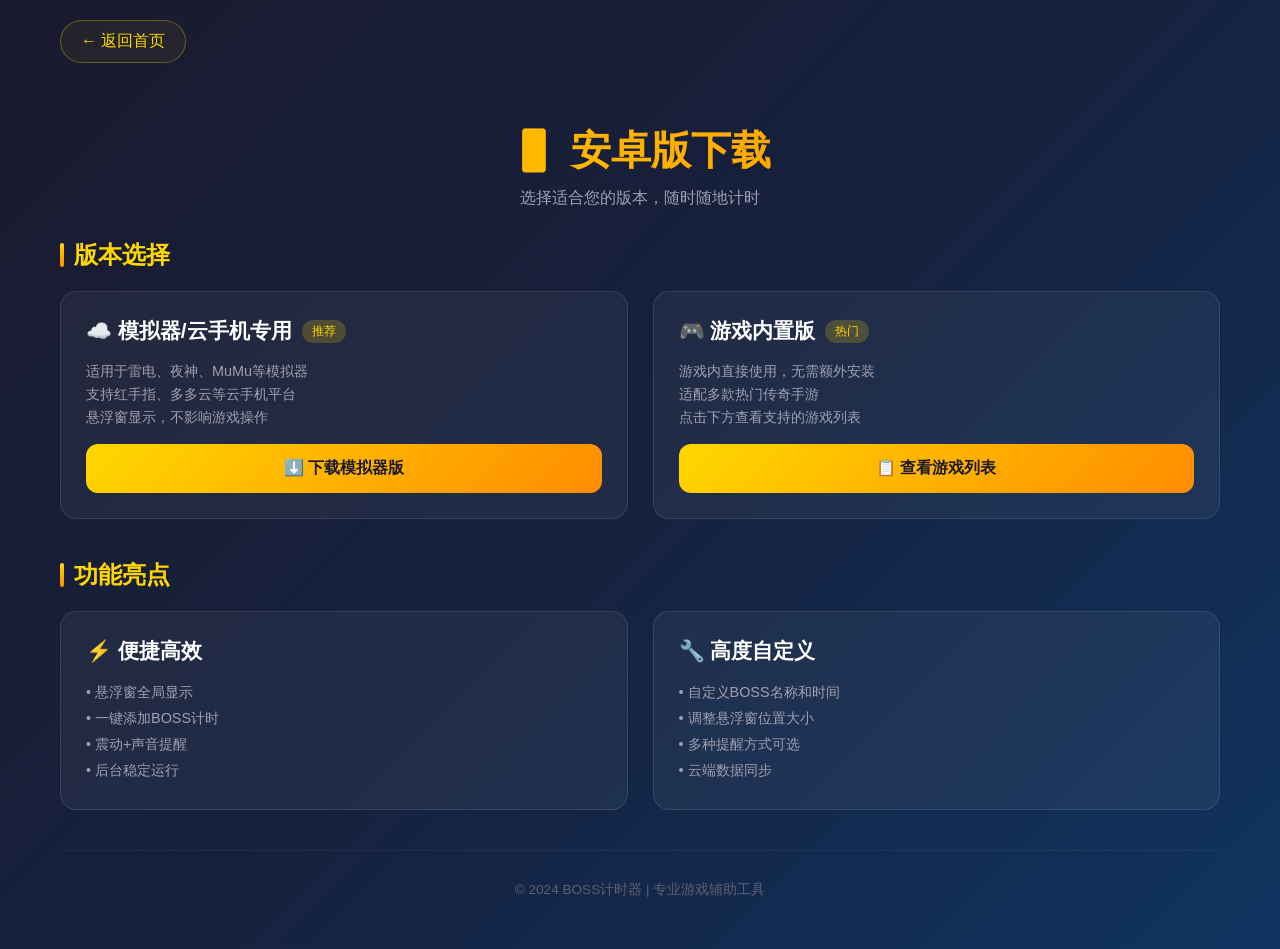
==== android.html @ 6706f5af "创建程序" ====
<!DOCTYPE html>
<html lang="zh-CN">
<head>
  <meta charset="UTF-8">
  <meta name="viewport" content="width=device-width, initial-scale=1.0">
  <title>安卓版下载 - BOSS计时器</title>
  <link rel="stylesheet" href="style.css">
</head>
<body>
  <div class="container">
    <a href="index.html" class="back-btn">← 返回首页</a>

    <header class="header">
      <h1>📱 安卓版下载</h1>
      <p>选择适合您的版本，随时随地计时</p>
    </header>

    <main>
      <section class="version-section">
        <h2 class="version-title">版本选择</h2>
        <div class="version-cards">
          <div class="version-card">
            <h3>☁️ 模拟器/云手机专用 <span class="badge">推荐</span></h3>
            <p style="color: #a0a0b0; margin-bottom: 15px; font-size: 0.9rem; line-height: 1.6;">
              适用于雷电、夜神、MuMu等模拟器<br>
              支持红手指、多多云等云手机平台<br>
              悬浮窗显示，不影响游戏操作
            </p>
            <a href="BOSS计时安装器2.1.apk" class="download-btn" download>
              ⬇️ 下载模拟器版
            </a>
          </div>

          <div class="version-card">
            <h3>🎮 游戏内置版 <span class="badge">热门</span></h3>
            <p style="color: #a0a0b0; margin-bottom: 15px; font-size: 0.9rem; line-height: 1.6;">
              游戏内直接使用，无需额外安装<br>
              适配多款热门传奇手游<br>
              点击下方查看支持的游戏列表
            </p>
            <button class="download-btn" onclick="openGameModal()">
              📋 查看游戏列表
            </button>
          </div>
        </div>
      </section>

      <section class="version-section">
        <h2 class="version-title">功能亮点</h2>
        <div class="version-cards">
          <div class="version-card">
            <h3>⚡ 便捷高效</h3>
            <p style="color: #a0a0b0; font-size: 0.9rem; line-height: 1.8;">
              • 悬浮窗全局显示<br>
              • 一键添加BOSS计时<br>
              • 震动+声音提醒<br>
              • 后台稳定运行
            </p>
          </div>
          <div class="version-card">
            <h3>🔧 高度自定义</h3>
            <p style="color: #a0a0b0; font-size: 0.9rem; line-height: 1.8;">
              • 自定义BOSS名称和时间<br>
              • 调整悬浮窗位置大小<br>
              • 多种提醒方式可选<br>
              • 云端数据同步
            </p>
          </div>
        </div>
      </section>
    </main>

    <footer class="footer">
      <p>© 2024 BOSS计时器 | 专业游戏辅助工具</p>
    </footer>
  </div>

  <div class="modal" id="gameModal">
    <div class="modal-content">
      <div class="modal-header">
        <h3>🎮 支持游戏列表</h3>
        <button class="modal-close" onclick="closeGameModal()">✕</button>
      </div>
      <div class="modal-body">
        <div class="game-list" id="gameList">
        </div>
      </div>
    </div>
  </div>

  <script src="script.js"></script>
  <script>
    function openGameModal() {
      document.getElementById('gameModal').classList.add('active');
      loadGameList();
    }

    function closeGameModal() {
      document.getElementById('gameModal').classList.remove('active');
    }

    document.getElementById('gameModal').addEventListener('click', function(e) {
      if (e.target === this) {
        closeGameModal();
      }
    });

    function renderGameList(games) {
      const gameListEl = document.getElementById('gameList');
      gameListEl.innerHTML = games.map(game => `
        <div class="game-item">
          <div class="game-icon"><img src="cqicon.webp" alt="icon"></div>
          <div class="game-info">
            <h4>${game.name}</h4>
            <a href="${game.downloadUrl}" class="game-download-btn" target="_blank">
              ⬇️ 下载
            </a>
          </div>
        </div>
      `).join('');
    }

    async function loadGameList() {
      const gameListEl = document.getElementById('gameList');
      try {
        const response = await fetch('game-list.json');
        const data = await response.json();
        renderGameList(data.games);
      } catch (err) {
        gameListEl.innerHTML = '<p style="color: #ff6b6b; grid-column: 1/-1; text-align: center;">加载游戏列表失败，请稍后重试</p>';
      }
    }
  </script>
</body>
</html>
---- style.css ----
* {
  margin: 0;
  padding: 0;
  box-sizing: border-box;
}

body {
  font-family: -apple-system, BlinkMacSystemFont, 'Segoe UI', 'PingFang SC', 'Microsoft YaHei', sans-serif;
  background: linear-gradient(135deg, #1a1a2e 0%, #16213e 50%, #0f3460 100%);
  min-height: 100vh;
  color: #fff;
  overflow-x: hidden;
}

.container {
  max-width: 1200px;
  margin: 0 auto;
  padding: 20px;
}

.header {
  text-align: center;
  padding: 40px 20px 30px;
}

.header h1 {
  font-size: 2.5rem;
  background: linear-gradient(90deg, #ffd700, #ff8c00, #ffd700);
  background-size: 200% auto;
  -webkit-background-clip: text;
  -webkit-text-fill-color: transparent;
  background-clip: text;
  animation: shine 3s linear infinite;
  margin-bottom: 10px;
}

@keyframes shine {
  to {
    background-position: 200% center;
  }
}

.header p {
  color: #a0a0b0;
  font-size: 1rem;
}

.back-btn {
  display: inline-flex;
  align-items: center;
  gap: 8px;
  color: #ffd700;
  text-decoration: none;
  font-size: 1rem;
  padding: 10px 20px;
  border: 1px solid rgba(255, 215, 0, 0.3);
  border-radius: 25px;
  transition: all 0.3s ease;
  margin-bottom: 20px;
  background: rgba(255, 215, 0, 0.05);
}

.back-btn:hover {
  background: rgba(255, 215, 0, 0.15);
  border-color: rgba(255, 215, 0, 0.5);
  transform: translateX(-3px);
}

.platform-cards {
  display: grid;
  grid-template-columns: repeat(2, 1fr);
  gap: 30px;
  padding: 30px 0;
}

.platform-card {
  background: rgba(255, 255, 255, 0.05);
  border: 1px solid rgba(255, 255, 255, 0.1);
  border-radius: 20px;
  padding: 40px 30px;
  text-align: center;
  text-decoration: none;
  color: #fff;
  transition: all 0.3s ease;
  backdrop-filter: blur(10px);
  position: relative;
  overflow: hidden;
}

.platform-card::before {
  content: '';
  position: absolute;
  top: 0;
  left: -100%;
  width: 100%;
  height: 100%;
  background: linear-gradient(90deg, transparent, rgba(255, 255, 255, 0.1), transparent);
  transition: left 0.5s ease;
}

.platform-card:hover::before {
  left: 100%;
}

.platform-card:hover {
  transform: translateY(-5px);
  border-color: rgba(255, 215, 0, 0.5);
  box-shadow: 0 20px 40px rgba(255, 215, 0, 0.15);
}

.platform-icon {
  font-size: 4rem;
  margin-bottom: 20px;
  display: block;
}

.platform-card h2 {
  font-size: 1.8rem;
  margin-bottom: 10px;
  color: #ffd700;
}

.platform-card p {
  color: #a0a0b0;
  font-size: 0.95rem;
  line-height: 1.6;
}

.version-section {
  margin-bottom: 40px;
}

.version-title {
  font-size: 1.5rem;
  color: #ffd700;
  margin-bottom: 20px;
  display: flex;
  align-items: center;
  gap: 10px;
}

.version-title::before {
  content: '';
  width: 4px;
  height: 24px;
  background: linear-gradient(180deg, #ffd700, #ff8c00);
  border-radius: 2px;
}

.version-cards {
  display: grid;
  grid-template-columns: repeat(2, 1fr);
  gap: 25px;
}

.version-card {
  background: rgba(255, 255, 255, 0.05);
  border: 1px solid rgba(255, 255, 255, 0.1);
  border-radius: 16px;
  padding: 25px;
  transition: all 0.3s ease;
}

.version-card:hover {
  border-color: rgba(255, 215, 0, 0.4);
  transform: translateY(-3px);
}

.version-card h3 {
  font-size: 1.3rem;
  margin-bottom: 15px;
  color: #fff;
  display: flex;
  align-items: center;
  gap: 10px;
}

.version-card .badge {
  font-size: 0.75rem;
  padding: 3px 10px;
  border-radius: 12px;
  background: rgba(255, 215, 0, 0.2);
  color: #ffd700;
  font-weight: normal;
}

.screenshot {
  width: 100%;
  border-radius: 10px;
  margin-bottom: 15px;
  border: 1px solid rgba(255, 255, 255, 0.1);
  background: #000;
  aspect-ratio: 16/9;
  object-fit: cover;
}

.download-btn {
  display: inline-flex;
  align-items: center;
  justify-content: center;
  gap: 8px;
  width: 100%;
  padding: 14px 24px;
  background: linear-gradient(135deg, #ffd700, #ff8c00);
  color: #1a1a2e;
  text-decoration: none;
  border-radius: 12px;
  font-weight: 600;
  font-size: 1rem;
  transition: all 0.3s ease;
  border: none;
  cursor: pointer;
}

.download-btn:hover {
  transform: scale(1.02);
  box-shadow: 0 10px 30px rgba(255, 215, 0, 0.3);
}

.download-btn:active {
  transform: scale(0.98);
}

.game-list {
  display: grid;
  grid-template-columns: repeat(2, 1fr);
  gap: 20px;
  margin-top: 20px;
}

.game-item {
  background: rgba(255, 255, 255, 0.05);
  border: 1px solid rgba(255, 255, 255, 0.1);
  border-radius: 14px;
  padding: 12px 16px;
  display: flex;
  align-items: center;
  gap: 12px;
  transition: all 0.3s ease;
}

.game-item:hover {
  border-color: rgba(255, 215, 0, 0.4);
  transform: translateY(-2px);
}

.game-icon {
  width: 40px;
  height: 40px;
  display: flex;
  align-items: center;
  justify-content: center;
  background: rgba(255, 215, 0, 0.1);
  border-radius: 10px;
  flex-shrink: 0;
  overflow: hidden;
}

.game-icon img {
  width: 100%;
  height: 100%;
  object-fit: cover;
  border-radius: 10px;
}

.game-info {
  flex: 1;
  min-width: 0;
  display: flex;
  align-items: center;
  gap: 12px;
}

.game-info h4 {
  font-size: 0.95rem;
  margin: 0;
  color: #fff;
  white-space: nowrap;
  overflow: hidden;
  text-overflow: ellipsis;
  flex: 1;
}

.game-download-btn {
  display: inline-flex;
  align-items: center;
  gap: 5px;
  padding: 8px 16px;
  background: linear-gradient(135deg, #ffd700, #ff8c00);
  color: #1a1a2e;
  text-decoration: none;
  border-radius: 8px;
  font-size: 0.85rem;
  font-weight: 600;
  transition: all 0.3s ease;
  border: none;
  cursor: pointer;
}

.game-download-btn:hover {
  transform: scale(1.05);
  box-shadow: 0 5px 15px rgba(255, 215, 0, 0.3);
}

.modal {
  display: none;
  position: fixed;
  top: 0;
  left: 0;
  width: 100%;
  height: 100%;
  background: rgba(0, 0, 0, 0.8);
  z-index: 1000;
  align-items: center;
  justify-content: center;
  padding: 20px;
  backdrop-filter: blur(5px);
}

.modal.active {
  display: flex;
}

.modal-content {
  background: #1a1a2e;
  border: 1px solid rgba(255, 255, 255, 0.1);
  border-radius: 16px;
  max-width: 800px;
  width: 100%;
  max-height: 85vh;
  overflow-y: auto;
  animation: modalIn 0.3s ease;
}

@keyframes modalIn {
  from {
    opacity: 0;
    transform: scale(0.9);
  }
  to {
    opacity: 1;
    transform: scale(1);
  }
}

.modal-header {
  display: flex;
  justify-content: space-between;
  align-items: center;
  padding: 20px 25px;
  border-bottom: 1px solid rgba(255, 255, 255, 0.1);
  position: sticky;
  top: 0;
  background: #1a1a2e;
  z-index: 1;
}

.modal-header h3 {
  color: #ffd700;
  font-size: 1.3rem;
}

.modal-close {
  width: 36px;
  height: 36px;
  border-radius: 50%;
  background: rgba(255, 255, 255, 0.1);
  border: none;
  color: #fff;
  font-size: 1.2rem;
  cursor: pointer;
  display: flex;
  align-items: center;
  justify-content: center;
  transition: all 0.3s ease;
}

.modal-close:hover {
  background: rgba(255, 255, 255, 0.2);
  transform: rotate(90deg);
}

.modal-body {
  padding: 25px;
}

.footer {
  text-align: center;
  padding: 30px 20px;
  color: #606070;
  font-size: 0.85rem;
  border-top: 1px solid rgba(255, 255, 255, 0.05);
  margin-top: 40px;
}

@media (max-width: 768px) {
  .header h1 {
    font-size: 1.8rem;
  }

  .platform-cards {
    grid-template-columns: 1fr;
    gap: 20px;
    padding: 20px 0;
  }

  .platform-card {
    padding: 30px 20px;
  }

  .platform-icon {
    font-size: 3rem;
  }

  .platform-card h2 {
    font-size: 1.4rem;
  }

  .version-cards {
    grid-template-columns: 1fr;
    gap: 20px;
  }

  .game-list {
    grid-template-columns: 1fr;
  }

  .container {
    padding: 15px;
  }

  .header {
    padding: 25px 15px 20px;
  }

  .version-title {
    font-size: 1.2rem;
  }
}

@media (max-width: 480px) {
  .header h1 {
    font-size: 1.5rem;
  }

  .version-card {
    padding: 18px;
  }

  .game-item {
    padding: 15px;
  }

  .game-icon {
    width: 56px;
    height: 56px;
    font-size: 2.5rem;
  }

  .modal-header {
    padding: 15px 20px;
  }

  .modal-body {
    padding: 20px;
  }
}
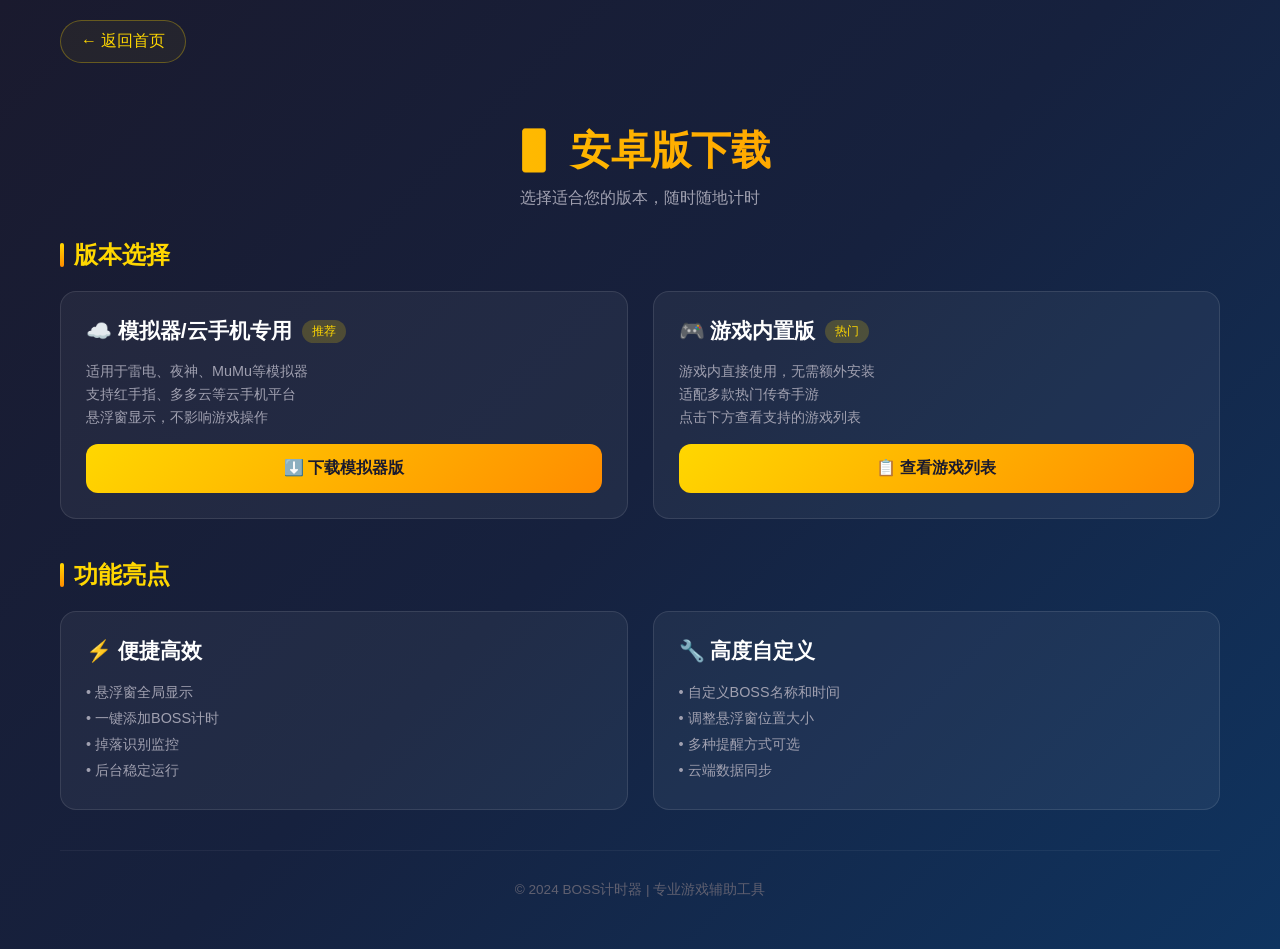
==== commit 1c41101c: "修改安卓" ====
--- a/android.html
+++ b/android.html
@@ -53,7 +53,7 @@
             <p style="color: #a0a0b0; font-size: 0.9rem; line-height: 1.8;">
               • 悬浮窗全局显示<br>
               • 一键添加BOSS计时<br>
-              • 震动+声音提醒<br>
+              • 掉落识别监控<br>
               • 后台稳定运行
             </p>
           </div>
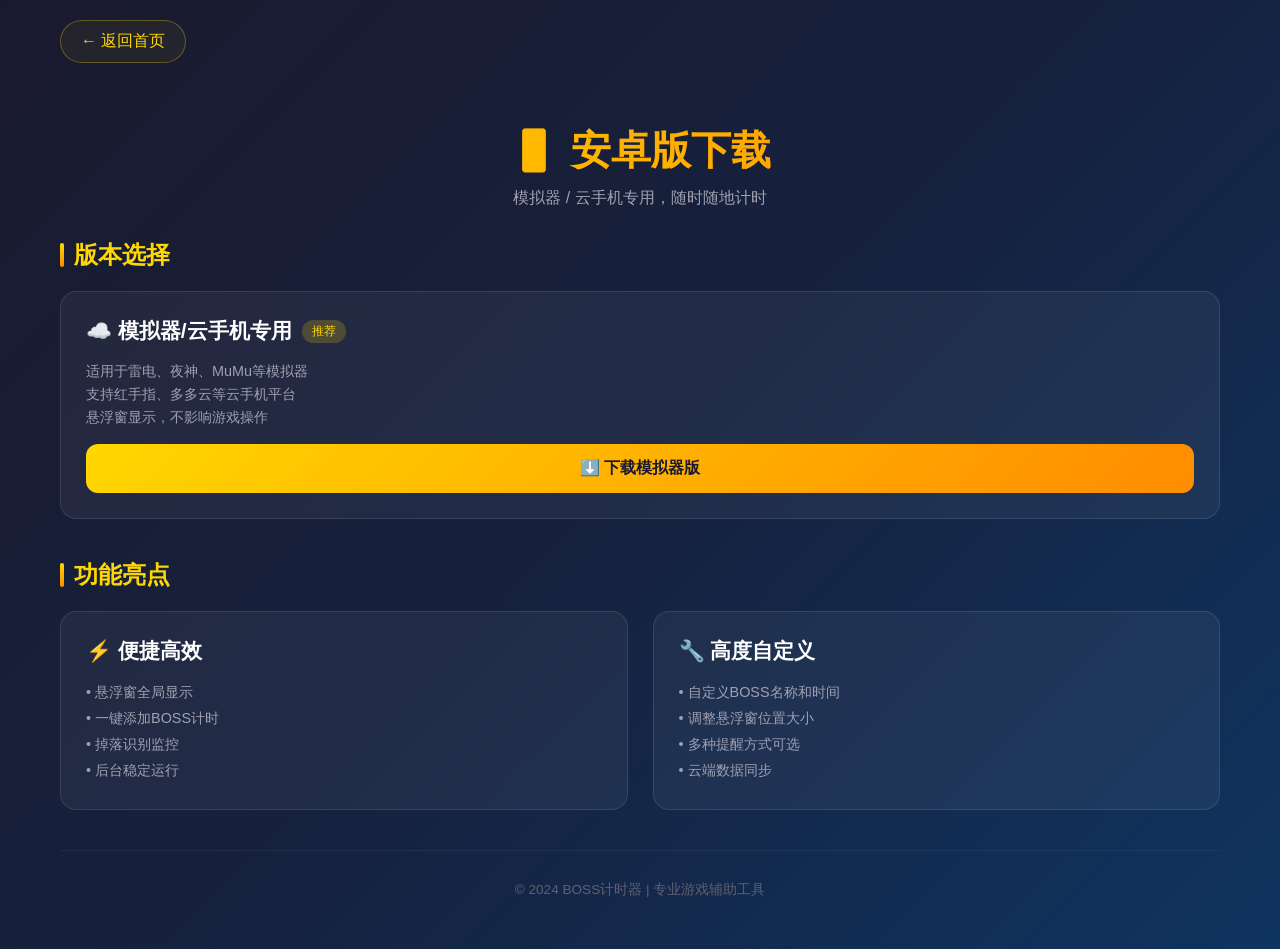
==== commit aaf31a3a: "去掉内置版本" ====
--- a/android.html
+++ b/android.html
@@ -12,35 +12,23 @@
 
     <header class="header">
       <h1>📱 安卓版下载</h1>
-      <p>选择适合您的版本，随时随地计时</p>
+      <p>模拟器 / 云手机专用，随时随地计时</p>
     </header>
 
     <main>
       <section class="version-section">
         <h2 class="version-title">版本选择</h2>
         <div class="version-cards">
-          <div class="version-card">
+          <div class="version-card" style="grid-column: 1 / -1;">
             <h3>☁️ 模拟器/云手机专用 <span class="badge">推荐</span></h3>
             <p style="color: #a0a0b0; margin-bottom: 15px; font-size: 0.9rem; line-height: 1.6;">
               适用于雷电、夜神、MuMu等模拟器<br>
               支持红手指、多多云等云手机平台<br>
               悬浮窗显示，不影响游戏操作
             </p>
-            <a href="BOSS计时安装器2.1.apk" class="download-btn" download>
+            <a href="BOSS计时安装器2.2.apk" class="download-btn" download>
               ⬇️ 下载模拟器版
             </a>
-          </div>
-
-          <div class="version-card">
-            <h3>🎮 游戏内置版 <span class="badge">热门</span></h3>
-            <p style="color: #a0a0b0; margin-bottom: 15px; font-size: 0.9rem; line-height: 1.6;">
-              游戏内直接使用，无需额外安装<br>
-              适配多款热门传奇手游<br>
-              点击下方查看支持的游戏列表
-            </p>
-            <button class="download-btn" onclick="openGameModal()">
-              📋 查看游戏列表
-            </button>
           </div>
         </div>
       </section>
@@ -75,61 +63,6 @@
     </footer>
   </div>
 
-  <div class="modal" id="gameModal">
-    <div class="modal-content">
-      <div class="modal-header">
-        <h3>🎮 支持游戏列表</h3>
-        <button class="modal-close" onclick="closeGameModal()">✕</button>
-      </div>
-      <div class="modal-body">
-        <div class="game-list" id="gameList">
-        </div>
-      </div>
-    </div>
-  </div>
-
   <script src="script.js"></script>
-  <script>
-    function openGameModal() {
-      document.getElementById('gameModal').classList.add('active');
-      loadGameList();
-    }
-
-    function closeGameModal() {
-      document.getElementById('gameModal').classList.remove('active');
-    }
-
-    document.getElementById('gameModal').addEventListener('click', function(e) {
-      if (e.target === this) {
-        closeGameModal();
-      }
-    });
-
-    function renderGameList(games) {
-      const gameListEl = document.getElementById('gameList');
-      gameListEl.innerHTML = games.map(game => `
-        <div class="game-item">
-          <div class="game-icon"><img src="cqicon.webp" alt="icon"></div>
-          <div class="game-info">
-            <h4>${game.name}</h4>
-            <a href="${game.downloadUrl}" class="game-download-btn" target="_blank">
-              ⬇️ 下载
-            </a>
-          </div>
-        </div>
-      `).join('');
-    }
-
-    async function loadGameList() {
-      const gameListEl = document.getElementById('gameList');
-      try {
-        const response = await fetch('game-list.json');
-        const data = await response.json();
-        renderGameList(data.games);
-      } catch (err) {
-        gameListEl.innerHTML = '<p style="color: #ff6b6b; grid-column: 1/-1; text-align: center;">加载游戏列表失败，请稍后重试</p>';
-      }
-    }
-  </script>
 </body>
 </html>
--- a/style.css
+++ b/style.css
@@ -212,6 +212,17 @@
   cursor: pointer;
 }
 
+.download-row {
+  display: flex;
+  gap: 12px;
+  align-items: center;
+}
+
+.download-row .download-btn {
+  width: auto;
+  flex: 1;
+}
+
 .download-btn:hover {
   transform: scale(1.02);
   box-shadow: 0 10px 30px rgba(255, 215, 0, 0.3);
@@ -421,6 +432,11 @@
     gap: 20px;
   }
 
+  .download-row {
+    flex-direction: column;
+    gap: 10px;
+  }
+
   .game-list {
     grid-template-columns: 1fr;
   }
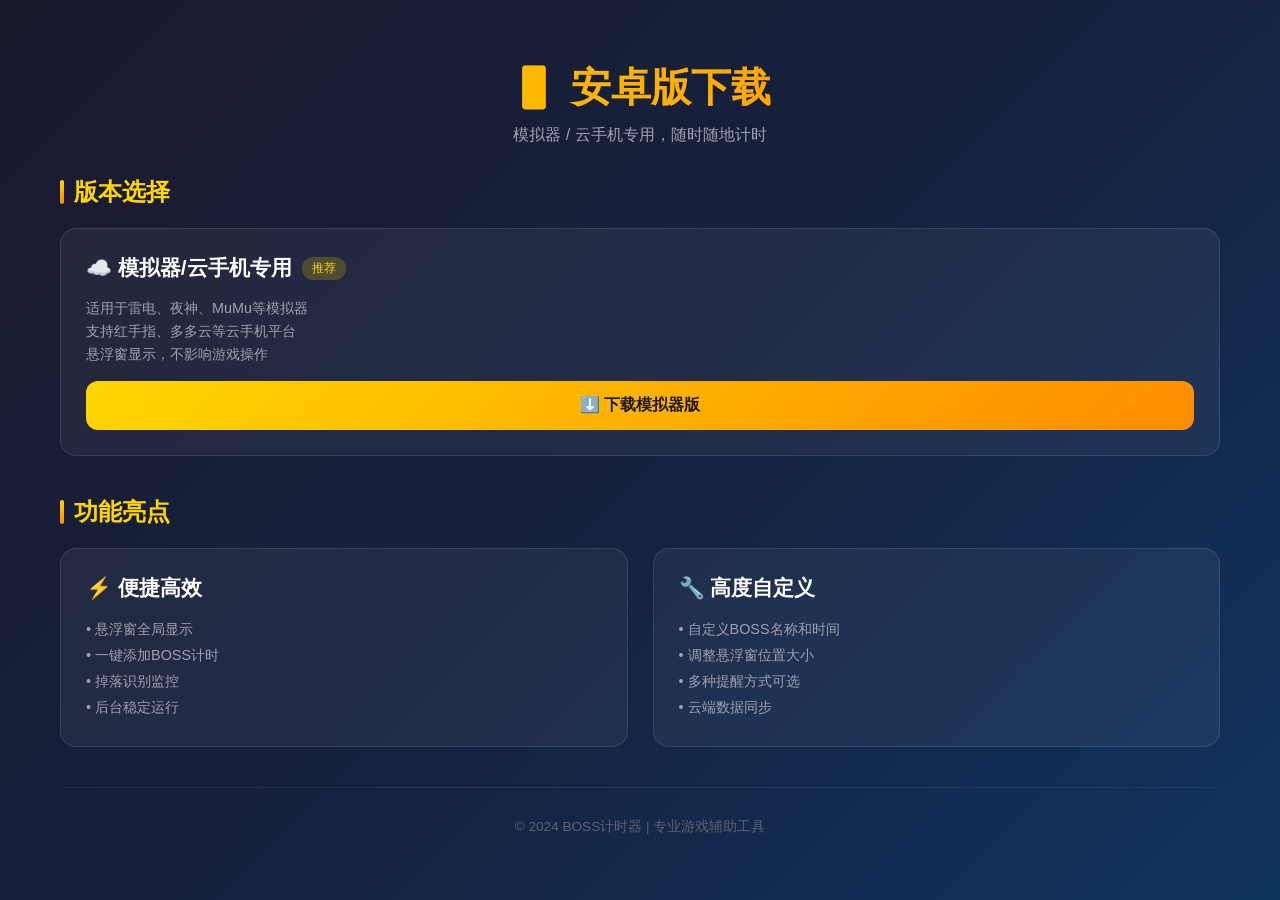
==== commit 1b40d419: "更新外置版2.5" ====
--- a/android.html
+++ b/android.html
@@ -8,8 +8,6 @@
 </head>
 <body>
   <div class="container">
-    <a href="index.html" class="back-btn">← 返回首页</a>
-
     <header class="header">
       <h1>📱 安卓版下载</h1>
       <p>模拟器 / 云手机专用，随时随地计时</p>
